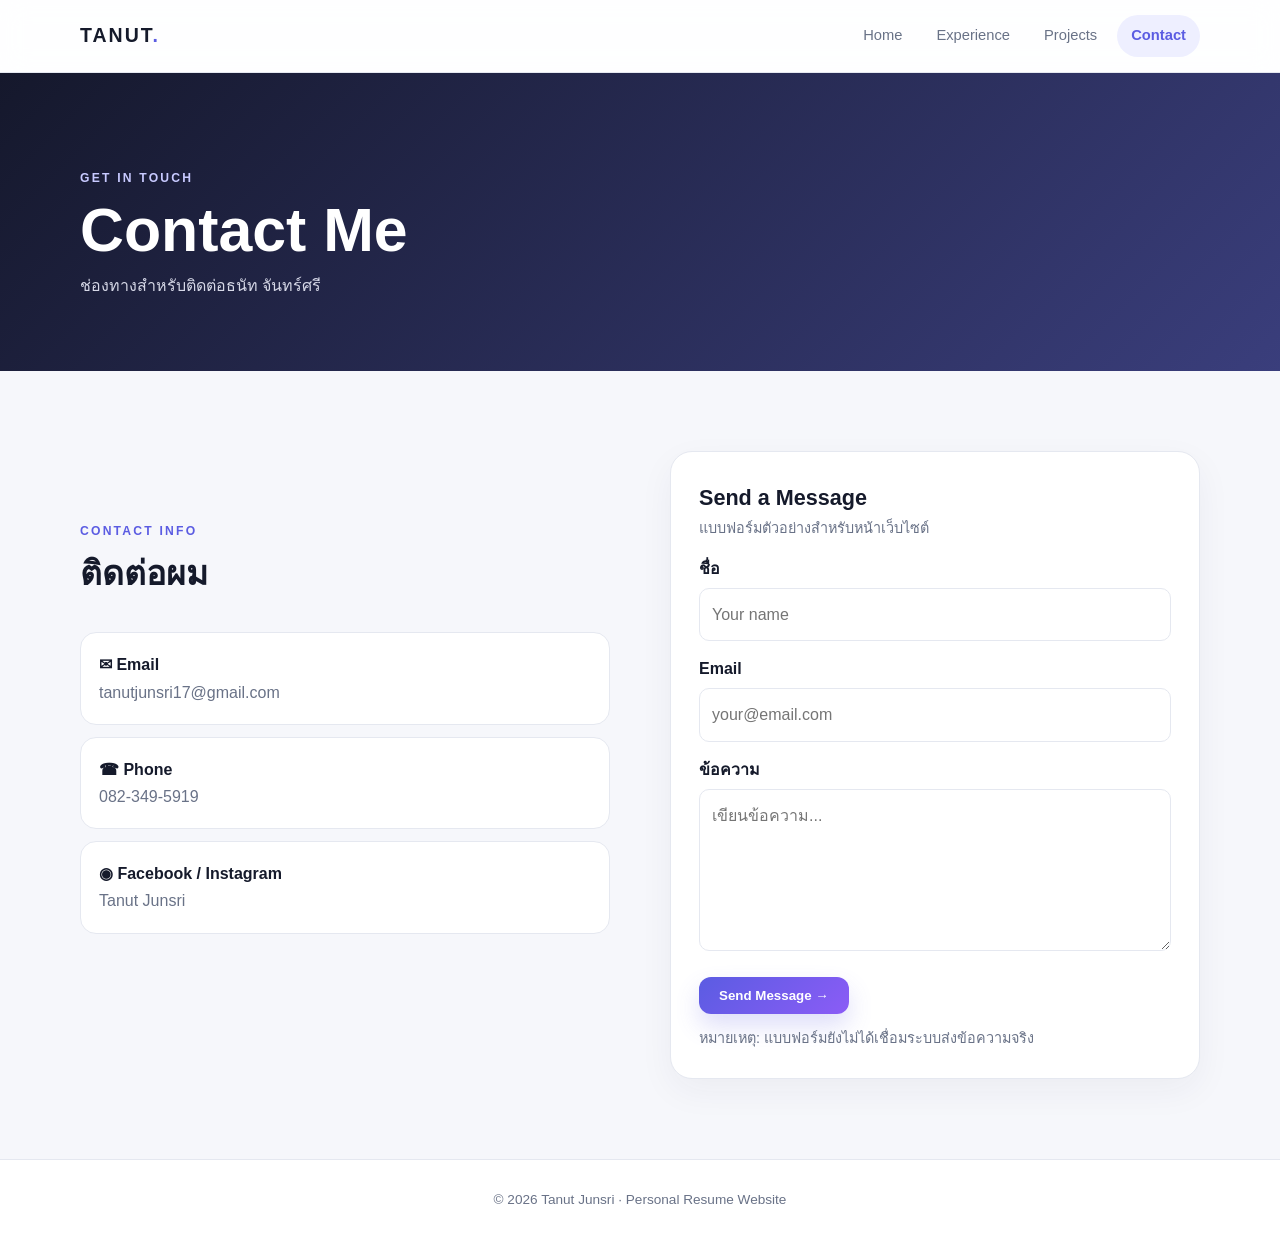
==== contact.html @ 823efc25 "Add files via upload" ====
<!DOCTYPE html>
<html lang="th">
<head>
  <meta charset="UTF-8"><meta name="viewport" content="width=device-width, initial-scale=1.0">
  <meta name="description" content="Contact ธนัท จันทร์ศรี">
  <title>ธนัท จันทร์ศรี | Contact</title><link rel="stylesheet" href="style.css">
</head>
<body>
<header class="site-header"><div class="container nav-wrap"><a class="brand" href="index.html">TANUT<span>.</span></a><nav aria-label="เมนูหลัก"><a href="index.html">Home</a><a href="experience.html">Experience</a><a href="projects.html">Projects</a><a class="active" href="contact.html">Contact</a></nav></div></header>
<main>
<section class="page-hero"><div class="container"><p class="eyebrow">GET IN TOUCH</p><h1>Contact Me</h1><p>ช่องทางสำหรับติดต่อธนัท จันทร์ศรี</p></div></section>
<section class="section container contact-grid">
  <div>
    <div class="section-heading small"><p class="eyebrow">CONTACT INFO</p><h2>ติดต่อผม</h2></div>
    <div class="contact-list">
      <a href="mailto:tanutjunsri17@gmail.com"><strong>✉ Email</strong><span>tanutjunsri17@gmail.com</span></a>
      <a href="tel:0823495919"><strong>☎ Phone</strong><span>082-349-5919</span></a>
      <div class="contact-item"><strong>◉ Facebook / Instagram</strong><span>Tanut Junsri</span></div>
    </div>
  </div>
  <form class="contact-form" id="contactForm">
    <h3>Send a Message</h3>
    <p class="muted">แบบฟอร์มตัวอย่างสำหรับหน้าเว็บไซต์</p>
    <label for="name">ชื่อ</label><input id="name" type="text" placeholder="Your name" required>
    <label for="email">Email</label><input id="email" type="email" placeholder="your@email.com" required>
    <label for="message">ข้อความ</label><textarea id="message" rows="5" placeholder="เขียนข้อความ..." required></textarea>
    <button class="btn primary" type="submit">Send Message →</button>
    <p class="form-note muted" id="formMessage">หมายเหตุ: แบบฟอร์มยังไม่ได้เชื่อมระบบส่งข้อความจริง</p>
  </form>
</section>
</main>
<footer><div class="container">© 2026 Tanut Junsri · Personal Resume Website</div></footer><script src="script.js"></script>
</body></html>
---- style.css ----
:root{--bg:#f6f7fb;--surface:#fff;--text:#151a2b;--muted:#697287;--line:#e5e8f0;--accent:#5b5ce2;--accent2:#8b5cf6;--dark:#15182c;--max:1120px}
*{box-sizing:border-box;margin:0;padding:0}
html{scroll-behavior:smooth}
body{font-family:Arial,"Noto Sans Thai",sans-serif;background:var(--bg);color:var(--text);line-height:1.7}
a{color:inherit;text-decoration:none}.container{width:min(92%,var(--max));margin:auto}
.site-header{position:sticky;top:0;z-index:20;background:rgba(255,255,255,.88);backdrop-filter:blur(14px);border-bottom:1px solid var(--line)}
.nav-wrap{min-height:72px;display:flex;align-items:center;justify-content:space-between;gap:24px}.brand{font-weight:900;letter-spacing:2px;font-size:1.22rem}.brand span{color:var(--accent)}
nav{display:flex;gap:6px;flex-wrap:wrap}nav a{padding:8px 14px;border-radius:999px;color:var(--muted);font-size:.92rem;transition:.2s}nav a:hover,nav a.active{background:#eeefff;color:var(--accent);font-weight:700}
.hero{min-height:650px;display:grid;grid-template-columns:1.55fr .9fr;align-items:center;gap:70px}.hero-text{padding:60px 0}.eyebrow{color:var(--accent);font-size:.76rem;font-weight:900;letter-spacing:2.2px}.hero h1{font-size:clamp(2.5rem,5.5vw,5rem);line-height:1.08;margin:15px 0 22px;letter-spacing:-1.5px}.hero h1 span{color:var(--accent)}
.lead{font-size:1.05rem;color:var(--muted);max-width:690px}.hero-actions{display:flex;gap:12px;margin-top:30px;flex-wrap:wrap}.btn{display:inline-flex;align-items:center;justify-content:center;gap:8px;border:0;border-radius:12px;padding:11px 20px;font-weight:800;cursor:pointer;transition:transform .2s,box-shadow .2s}.btn:hover{transform:translateY(-2px)}.primary{background:linear-gradient(135deg,var(--accent),var(--accent2));color:white;box-shadow:0 12px 25px rgba(91,92,226,.2)}.secondary{border:1px solid var(--line);background:white}
.profile-card{background:linear-gradient(145deg,#15182c,#363a72);color:#fff;border-radius:30px;padding:36px;box-shadow:0 25px 70px rgba(33,37,66,.2);position:relative;overflow:hidden}.profile-card:after{content:"";position:absolute;width:170px;height:170px;border-radius:50%;background:rgba(139,92,246,.18);right:-70px;top:-60px}.avatar{width:105px;height:105px;border-radius:50%;display:grid;place-items:center;background:linear-gradient(135deg,var(--accent),var(--accent2));font-size:2rem;font-weight:900;margin-bottom:25px;box-shadow:0 12px 35px rgba(0,0,0,.22)}.card-label{font-size:.72rem;letter-spacing:2px;opacity:.65}.profile-card h2{font-size:1.65rem;margin:5px 0 0}.nickname{color:#cfd2ff;margin-bottom:20px}.profile-line{border-top:1px solid rgba(255,255,255,.12);padding:12px 0;display:flex;flex-direction:column;gap:2px}.profile-line span{font-size:.72rem;opacity:.6;text-transform:uppercase;letter-spacing:1px}.profile-line strong{font-size:.9rem;font-weight:600}
.section{padding:80px 0}.section-heading{margin-bottom:30px}.section-heading h2{font-size:2.1rem;margin-top:4px}.section-heading.small{margin-top:70px}
.about-grid,.project-grid{display:grid;grid-template-columns:repeat(3,1fr);gap:20px}.info-card,.project-card{background:var(--surface);border:1px solid var(--line);border-radius:22px;padding:28px;box-shadow:0 12px 35px rgba(30,40,70,.05);transition:.25s}.info-card:hover,.project-card:hover{transform:translateY(-5px);box-shadow:0 18px 40px rgba(30,40,70,.09)}.icon{font-size:1.6rem;margin-bottom:12px}.info-card h3,.project-card h2{margin-bottom:9px}.muted{color:var(--muted);font-size:.9rem}.tags{display:flex;gap:8px;flex-wrap:wrap;margin:14px 0}.tags span{background:#f0f1ff;color:#4f51c9;border-radius:999px;padding:4px 10px;font-size:.76rem;font-weight:800}
.highlight{margin-bottom:80px;background:linear-gradient(135deg,#171a2e,#383d78);color:#fff;border-radius:25px;padding:38px 42px;display:flex;align-items:center;justify-content:space-between;gap:25px}.highlight .eyebrow{color:#c8caff}.highlight h2{margin:5px 0;font-size:1.65rem}.highlight p:last-child{color:#d6d8e7}
.page-hero{padding:95px 0 72px;background:linear-gradient(135deg,#15182c,#3a3e7c);color:#fff}.page-hero .eyebrow{color:#c8caff}.page-hero h1{font-size:clamp(2.2rem,5vw,3.8rem);line-height:1.1;margin:8px 0}.page-hero p:last-child{color:#d6d8e7}
.timeline{border-left:2px solid #dfe1f7;padding-left:30px;display:grid;gap:35px}.timeline-item{position:relative}.dot{position:absolute;left:-40px;top:7px;width:18px;height:18px;border-radius:50%;background:var(--accent);border:4px solid var(--bg)}.date{color:var(--accent);font-size:.78rem;font-weight:900;letter-spacing:1px}.timeline-item h2{margin:4px 0}
.table-wrap{overflow-x:auto;background:white;border:1px solid var(--line);border-radius:18px}.table-wrap table{width:100%;border-collapse:collapse}.table-wrap th,.table-wrap td{text-align:left;padding:15px 18px;border-bottom:1px solid var(--line)}.table-wrap th{background:#f5f6ff}.table-wrap tr:last-child td{border-bottom:0}
.project-card{min-height:290px}.featured-project{border-color:#c9caff;background:linear-gradient(180deg,#fff,#fafaff)}.project-number{font-size:3rem;font-weight:900;color:#e2e3ff;margin-bottom:12px;line-height:1}.project-card p{color:var(--muted)}.note-box{margin-top:24px;padding:16px 18px;border-radius:14px;background:#f0f1ff;color:#4e526b;font-size:.9rem}
.contact-grid{display:grid;grid-template-columns:1fr 1fr;gap:60px}.contact-list{display:grid;gap:12px}.contact-list>a,.contact-item{display:flex;flex-direction:column;background:white;border:1px solid var(--line);border-radius:16px;padding:18px;transition:.2s}.contact-list a:hover{border-color:#bfc1ff;transform:translateX(3px)}.contact-list span{color:var(--muted)}.contact-form{background:white;border:1px solid var(--line);border-radius:22px;padding:28px;box-shadow:0 12px 35px rgba(30,40,70,.05)}.contact-form h3{font-size:1.35rem}.contact-form label{display:block;font-weight:800;margin:14px 0 6px}.contact-form input,.contact-form textarea{width:100%;border:1px solid var(--line);border-radius:10px;padding:12px;font:inherit;outline:none;resize:vertical}.contact-form input:focus,.contact-form textarea:focus{border-color:var(--accent);box-shadow:0 0 0 3px rgba(91,92,226,.08)}.contact-form button{margin-top:18px}.form-note{margin-top:12px}
footer{border-top:1px solid var(--line);padding:28px 0;color:var(--muted);font-size:.85rem;text-align:center;background:white}
.reveal{animation:rise .7s ease both}@keyframes rise{from{opacity:0;transform:translateY(14px)}to{opacity:1;transform:none}}
@media(max-width:800px){.nav-wrap{padding:12px 0;align-items:flex-start;flex-direction:column}.hero{grid-template-columns:1fr;min-height:auto;padding-top:30px}.hero-text{padding:55px 0 20px}.profile-card{max-width:560px}.about-grid,.project-grid,.contact-grid{grid-template-columns:1fr}.highlight{align-items:flex-start;flex-direction:column}.section{padding:60px 0}.page-hero{padding:65px 0 50px}}
@media(max-width:500px){nav{gap:2px}nav a{padding:7px 9px;font-size:.82rem}.hero h1{font-size:2.45rem}.profile-card{padding:28px}.timeline{padding-left:24px}.dot{left:-33px}.highlight{padding:30px 25px}}
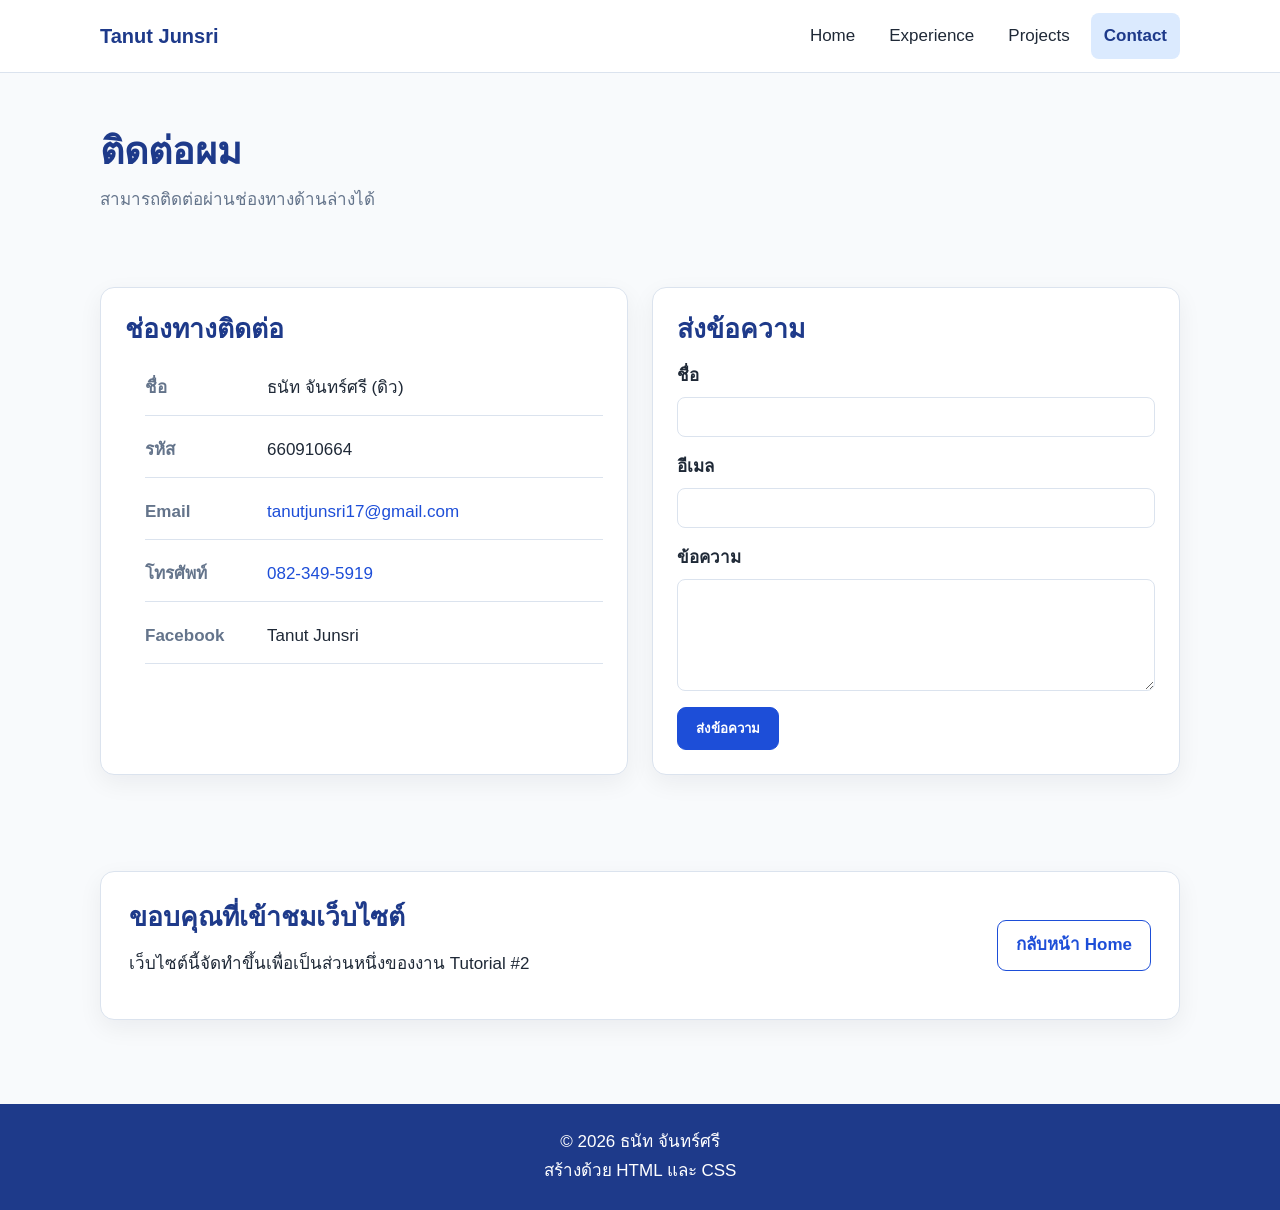
==== commit b3a2f0fa: "Add files via upload" ====
--- a/contact.html
+++ b/contact.html
@@ -1,33 +1,12 @@
 <!DOCTYPE html>
 <html lang="th">
-<head>
-  <meta charset="UTF-8"><meta name="viewport" content="width=device-width, initial-scale=1.0">
-  <meta name="description" content="Contact ธนัท จันทร์ศรี">
-  <title>ธนัท จันทร์ศรี | Contact</title><link rel="stylesheet" href="style.css">
-</head>
+<head><meta charset="UTF-8"><meta name="viewport" content="width=device-width, initial-scale=1.0"><meta name="description" content="ช่องทางติดต่อ ธนัท จันทร์ศรี"><title>ธนัท จันทร์ศรี | Contact</title><link rel="stylesheet" href="style.css"></head>
 <body>
-<header class="site-header"><div class="container nav-wrap"><a class="brand" href="index.html">TANUT<span>.</span></a><nav aria-label="เมนูหลัก"><a href="index.html">Home</a><a href="experience.html">Experience</a><a href="projects.html">Projects</a><a class="active" href="contact.html">Contact</a></nav></div></header>
-<main>
-<section class="page-hero"><div class="container"><p class="eyebrow">GET IN TOUCH</p><h1>Contact Me</h1><p>ช่องทางสำหรับติดต่อธนัท จันทร์ศรี</p></div></section>
-<section class="section container contact-grid">
-  <div>
-    <div class="section-heading small"><p class="eyebrow">CONTACT INFO</p><h2>ติดต่อผม</h2></div>
-    <div class="contact-list">
-      <a href="mailto:tanutjunsri17@gmail.com"><strong>✉ Email</strong><span>tanutjunsri17@gmail.com</span></a>
-      <a href="tel:0823495919"><strong>☎ Phone</strong><span>082-349-5919</span></a>
-      <div class="contact-item"><strong>◉ Facebook / Instagram</strong><span>Tanut Junsri</span></div>
-    </div>
-  </div>
-  <form class="contact-form" id="contactForm">
-    <h3>Send a Message</h3>
-    <p class="muted">แบบฟอร์มตัวอย่างสำหรับหน้าเว็บไซต์</p>
-    <label for="name">ชื่อ</label><input id="name" type="text" placeholder="Your name" required>
-    <label for="email">Email</label><input id="email" type="email" placeholder="your@email.com" required>
-    <label for="message">ข้อความ</label><textarea id="message" rows="5" placeholder="เขียนข้อความ..." required></textarea>
-    <button class="btn primary" type="submit">Send Message →</button>
-    <p class="form-note muted" id="formMessage">หมายเหตุ: แบบฟอร์มยังไม่ได้เชื่อมระบบส่งข้อความจริง</p>
-  </form>
-</section>
-</main>
-<footer><div class="container">© 2026 Tanut Junsri · Personal Resume Website</div></footer><script src="script.js"></script>
+<header class="site-header"><div class="container nav-wrap"><a href="index.html" class="logo">Tanut Junsri</a><button class="menu-toggle" id="menu-toggle" aria-label="เปิดปิดเมนู" aria-expanded="false">☰</button><nav class="site-nav" aria-label="เมนูหลัก"><ul><li><a href="index.html">Home</a></li><li><a href="experience.html">Experience</a></li><li><a href="projects.html">Projects</a></li><li><a href="contact.html" class="active">Contact</a></li></ul></nav></div></header>
+<main class="container">
+<section class="page-head"><h1>ติดต่อผม</h1><p class="tagline">สามารถติดต่อผ่านช่องทางด้านล่างได้</p></section>
+<section class="section"><div class="two-col"><div class="col contact-card"><h2>ช่องทางติดต่อ</h2><ul class="contact-list"><li><span class="label">ชื่อ</span><span>ธนัท จันทร์ศรี (ดิว)</span></li><li><span class="label">รหัส</span><span>660910664</span></li><li><span class="label">Email</span><a href="mailto:tanutjunsri17@gmail.com">tanutjunsri17@gmail.com</a></li><li><span class="label">โทรศัพท์</span><a href="tel:0823495919">082-349-5919</a></li><li><span class="label">Facebook</span><span>Tanut Junsri</span></li></ul></div>
+<div class="col contact-card"><h2>ส่งข้อความ</h2><form class="contact-form" action="mailto:tanutjunsri17@gmail.com" method="post" enctype="text/plain"><div class="field"><label for="name">ชื่อ</label><input id="name" name="name" type="text" required></div><div class="field"><label for="email">อีเมล</label><input id="email" name="email" type="email" required></div><div class="field"><label for="message">ข้อความ</label><textarea id="message" name="message" rows="5" required></textarea></div><button class="btn btn-primary" type="submit">ส่งข้อความ</button></form></div></div></section>
+<section class="section"><div class="highlight"><div><h2>ขอบคุณที่เข้าชมเว็บไซต์</h2><p>เว็บไซต์นี้จัดทำขึ้นเพื่อเป็นส่วนหนึ่งของงาน Tutorial #2</p></div><a href="index.html" class="btn btn-secondary">กลับหน้า Home</a></div></section>
+</main><footer class="site-footer"><div class="container"><p>&copy; 2026 ธนัท จันทร์ศรี</p><p>สร้างด้วย HTML และ CSS</p></div></footer><script src="script.js"></script>
 </body></html>
--- a/style.css
+++ b/style.css
@@ -1,23 +1,122 @@
-:root{--bg:#f6f7fb;--surface:#fff;--text:#151a2b;--muted:#697287;--line:#e5e8f0;--accent:#5b5ce2;--accent2:#8b5cf6;--dark:#15182c;--max:1120px}
-*{box-sizing:border-box;margin:0;padding:0}
-html{scroll-behavior:smooth}
-body{font-family:Arial,"Noto Sans Thai",sans-serif;background:var(--bg);color:var(--text);line-height:1.7}
-a{color:inherit;text-decoration:none}.container{width:min(92%,var(--max));margin:auto}
-.site-header{position:sticky;top:0;z-index:20;background:rgba(255,255,255,.88);backdrop-filter:blur(14px);border-bottom:1px solid var(--line)}
-.nav-wrap{min-height:72px;display:flex;align-items:center;justify-content:space-between;gap:24px}.brand{font-weight:900;letter-spacing:2px;font-size:1.22rem}.brand span{color:var(--accent)}
-nav{display:flex;gap:6px;flex-wrap:wrap}nav a{padding:8px 14px;border-radius:999px;color:var(--muted);font-size:.92rem;transition:.2s}nav a:hover,nav a.active{background:#eeefff;color:var(--accent);font-weight:700}
-.hero{min-height:650px;display:grid;grid-template-columns:1.55fr .9fr;align-items:center;gap:70px}.hero-text{padding:60px 0}.eyebrow{color:var(--accent);font-size:.76rem;font-weight:900;letter-spacing:2.2px}.hero h1{font-size:clamp(2.5rem,5.5vw,5rem);line-height:1.08;margin:15px 0 22px;letter-spacing:-1.5px}.hero h1 span{color:var(--accent)}
-.lead{font-size:1.05rem;color:var(--muted);max-width:690px}.hero-actions{display:flex;gap:12px;margin-top:30px;flex-wrap:wrap}.btn{display:inline-flex;align-items:center;justify-content:center;gap:8px;border:0;border-radius:12px;padding:11px 20px;font-weight:800;cursor:pointer;transition:transform .2s,box-shadow .2s}.btn:hover{transform:translateY(-2px)}.primary{background:linear-gradient(135deg,var(--accent),var(--accent2));color:white;box-shadow:0 12px 25px rgba(91,92,226,.2)}.secondary{border:1px solid var(--line);background:white}
-.profile-card{background:linear-gradient(145deg,#15182c,#363a72);color:#fff;border-radius:30px;padding:36px;box-shadow:0 25px 70px rgba(33,37,66,.2);position:relative;overflow:hidden}.profile-card:after{content:"";position:absolute;width:170px;height:170px;border-radius:50%;background:rgba(139,92,246,.18);right:-70px;top:-60px}.avatar{width:105px;height:105px;border-radius:50%;display:grid;place-items:center;background:linear-gradient(135deg,var(--accent),var(--accent2));font-size:2rem;font-weight:900;margin-bottom:25px;box-shadow:0 12px 35px rgba(0,0,0,.22)}.card-label{font-size:.72rem;letter-spacing:2px;opacity:.65}.profile-card h2{font-size:1.65rem;margin:5px 0 0}.nickname{color:#cfd2ff;margin-bottom:20px}.profile-line{border-top:1px solid rgba(255,255,255,.12);padding:12px 0;display:flex;flex-direction:column;gap:2px}.profile-line span{font-size:.72rem;opacity:.6;text-transform:uppercase;letter-spacing:1px}.profile-line strong{font-size:.9rem;font-weight:600}
-.section{padding:80px 0}.section-heading{margin-bottom:30px}.section-heading h2{font-size:2.1rem;margin-top:4px}.section-heading.small{margin-top:70px}
-.about-grid,.project-grid{display:grid;grid-template-columns:repeat(3,1fr);gap:20px}.info-card,.project-card{background:var(--surface);border:1px solid var(--line);border-radius:22px;padding:28px;box-shadow:0 12px 35px rgba(30,40,70,.05);transition:.25s}.info-card:hover,.project-card:hover{transform:translateY(-5px);box-shadow:0 18px 40px rgba(30,40,70,.09)}.icon{font-size:1.6rem;margin-bottom:12px}.info-card h3,.project-card h2{margin-bottom:9px}.muted{color:var(--muted);font-size:.9rem}.tags{display:flex;gap:8px;flex-wrap:wrap;margin:14px 0}.tags span{background:#f0f1ff;color:#4f51c9;border-radius:999px;padding:4px 10px;font-size:.76rem;font-weight:800}
-.highlight{margin-bottom:80px;background:linear-gradient(135deg,#171a2e,#383d78);color:#fff;border-radius:25px;padding:38px 42px;display:flex;align-items:center;justify-content:space-between;gap:25px}.highlight .eyebrow{color:#c8caff}.highlight h2{margin:5px 0;font-size:1.65rem}.highlight p:last-child{color:#d6d8e7}
-.page-hero{padding:95px 0 72px;background:linear-gradient(135deg,#15182c,#3a3e7c);color:#fff}.page-hero .eyebrow{color:#c8caff}.page-hero h1{font-size:clamp(2.2rem,5vw,3.8rem);line-height:1.1;margin:8px 0}.page-hero p:last-child{color:#d6d8e7}
-.timeline{border-left:2px solid #dfe1f7;padding-left:30px;display:grid;gap:35px}.timeline-item{position:relative}.dot{position:absolute;left:-40px;top:7px;width:18px;height:18px;border-radius:50%;background:var(--accent);border:4px solid var(--bg)}.date{color:var(--accent);font-size:.78rem;font-weight:900;letter-spacing:1px}.timeline-item h2{margin:4px 0}
-.table-wrap{overflow-x:auto;background:white;border:1px solid var(--line);border-radius:18px}.table-wrap table{width:100%;border-collapse:collapse}.table-wrap th,.table-wrap td{text-align:left;padding:15px 18px;border-bottom:1px solid var(--line)}.table-wrap th{background:#f5f6ff}.table-wrap tr:last-child td{border-bottom:0}
-.project-card{min-height:290px}.featured-project{border-color:#c9caff;background:linear-gradient(180deg,#fff,#fafaff)}.project-number{font-size:3rem;font-weight:900;color:#e2e3ff;margin-bottom:12px;line-height:1}.project-card p{color:var(--muted)}.note-box{margin-top:24px;padding:16px 18px;border-radius:14px;background:#f0f1ff;color:#4e526b;font-size:.9rem}
-.contact-grid{display:grid;grid-template-columns:1fr 1fr;gap:60px}.contact-list{display:grid;gap:12px}.contact-list>a,.contact-item{display:flex;flex-direction:column;background:white;border:1px solid var(--line);border-radius:16px;padding:18px;transition:.2s}.contact-list a:hover{border-color:#bfc1ff;transform:translateX(3px)}.contact-list span{color:var(--muted)}.contact-form{background:white;border:1px solid var(--line);border-radius:22px;padding:28px;box-shadow:0 12px 35px rgba(30,40,70,.05)}.contact-form h3{font-size:1.35rem}.contact-form label{display:block;font-weight:800;margin:14px 0 6px}.contact-form input,.contact-form textarea{width:100%;border:1px solid var(--line);border-radius:10px;padding:12px;font:inherit;outline:none;resize:vertical}.contact-form input:focus,.contact-form textarea:focus{border-color:var(--accent);box-shadow:0 0 0 3px rgba(91,92,226,.08)}.contact-form button{margin-top:18px}.form-note{margin-top:12px}
-footer{border-top:1px solid var(--line);padding:28px 0;color:var(--muted);font-size:.85rem;text-align:center;background:white}
-.reveal{animation:rise .7s ease both}@keyframes rise{from{opacity:0;transform:translateY(14px)}to{opacity:1;transform:none}}
-@media(max-width:800px){.nav-wrap{padding:12px 0;align-items:flex-start;flex-direction:column}.hero{grid-template-columns:1fr;min-height:auto;padding-top:30px}.hero-text{padding:55px 0 20px}.profile-card{max-width:560px}.about-grid,.project-grid,.contact-grid{grid-template-columns:1fr}.highlight{align-items:flex-start;flex-direction:column}.section{padding:60px 0}.page-hero{padding:65px 0 50px}}
-@media(max-width:500px){nav{gap:2px}nav a{padding:7px 9px;font-size:.82rem}.hero h1{font-size:2.45rem}.profile-card{padding:28px}.timeline{padding-left:24px}.dot{left:-33px}.highlight{padding:30px 25px}}
+:root {
+  --brand: #1d4ed8;
+  --brand-light: #dbeafe;
+  --brand-dark: #1e3a8a;
+  --text: #1f2937;
+  --text-muted: #64748b;
+  --bg: #f8fafc;
+  --surface: #ffffff;
+  --border: #dbe3ee;
+  --max-width: 1080px;
+  --gap: 24px;
+}
+
+* { box-sizing: border-box; margin: 0; padding: 0; }
+html { scroll-behavior: smooth; }
+body {
+  font-family: "Segoe UI", Tahoma, sans-serif;
+  font-size: 17px;
+  line-height: 1.7;
+  color: var(--text);
+  background: var(--bg);
+}
+img { max-width: 100%; display: block; }
+a { color: var(--brand); text-decoration: none; }
+a:hover { text-decoration: underline; }
+h1, h2, h3 { line-height: 1.3; color: var(--brand-dark); }
+h1 { font-size: 2.35rem; margin-bottom: 10px; }
+h2 { font-size: 1.65rem; margin-bottom: 16px; }
+h3 { font-size: 1.2rem; margin-bottom: 8px; }
+p { margin-bottom: 12px; }
+ul { margin-bottom: 12px; }
+.container { width: min(92%, var(--max-width)); margin-inline: auto; }
+
+.site-header {
+  background: var(--surface);
+  border-bottom: 1px solid var(--border);
+  position: sticky;
+  top: 0;
+  z-index: 10;
+}
+.nav-wrap { min-height: 72px; display: flex; align-items: center; justify-content: space-between; gap: 20px; }
+.logo { font-size: 1.25rem; font-weight: 800; color: var(--brand-dark); }
+.site-nav ul { list-style: none; display: flex; gap: 8px; margin: 0; }
+.site-nav a { display: block; padding: 9px 13px; border-radius: 8px; color: var(--text); }
+.site-nav a:hover, .site-nav a.active { background: var(--brand-light); color: var(--brand-dark); text-decoration: none; font-weight: 600; }
+.menu-toggle { display: none; border: 1px solid var(--border); background: var(--surface); border-radius: 8px; padding: 7px 11px; font-size: 1.35rem; cursor: pointer; }
+
+main { padding-bottom: 48px; }
+.hero { display: grid; grid-template-columns: 1.35fr .85fr; gap: 36px; align-items: center; padding: 72px 0 42px; }
+.eyebrow { color: var(--brand); font-weight: 700; letter-spacing: .08em; font-size: .82rem; margin-bottom: 8px; }
+.hero h1 span { color: var(--brand); }
+.tagline, .lead { color: var(--text-muted); }
+.hero-actions { display: flex; flex-wrap: wrap; gap: 12px; margin-top: 22px; }
+.btn { display: inline-block; padding: 10px 18px; border-radius: 9px; border: 1px solid var(--brand); font-weight: 700; }
+.btn:hover { text-decoration: none; transform: translateY(-1px); }
+.btn-primary { background: var(--brand); color: white; }
+.btn-secondary { background: var(--surface); color: var(--brand); }
+.profile-card, .card, .skill-card, .project-card, .contact-card, .highlight {
+  background: var(--surface); border: 1px solid var(--border); border-radius: 14px; box-shadow: 0 8px 25px rgba(15, 23, 42, .06);
+}
+.profile-card { padding: 28px; }
+.profile-card img { width: 130px; height: 130px; border-radius: 50%; object-fit: cover; margin-bottom: 16px; border: 5px solid var(--brand-light); }
+.profile-line { display: flex; gap: 12px; justify-content: space-between; padding: 9px 0; border-bottom: 1px solid var(--border); }
+.profile-line:last-child { border-bottom: 0; }
+.profile-line span { color: var(--text-muted); }
+.profile-line strong { text-align: right; }
+
+.section { padding: 36px 0; }
+.page-head { padding: 54px 0 24px; }
+.two-col { display: flex; gap: var(--gap); flex-wrap: wrap; }
+.two-col .col { flex: 1; min-width: 280px; }
+.two-col ul { padding-left: 20px; }
+.two-col li { margin-bottom: 8px; }
+.skill-grid, .project-grid { display: grid; grid-template-columns: repeat(2, 1fr); gap: var(--gap); }
+.skill-card, .card, .contact-card { padding: 24px; }
+.skill-card h3 { margin-bottom: 5px; }
+
+.timeline { margin-top: 12px; }
+.timeline-item { padding: 0 0 24px 22px; border-left: 3px solid var(--border); position: relative; }
+.timeline-item:last-child { border-left-color: transparent; }
+.timeline-item::before { content: ""; position: absolute; left: -8px; top: 6px; width: 13px; height: 13px; background: var(--brand); border-radius: 50%; }
+.period { display: inline-block; color: var(--text-muted); font-size: .9rem; margin-bottom: 4px; }
+
+.table-wrap { overflow-x: auto; }
+table { width: 100%; border-collapse: collapse; background: var(--surface); }
+th, td { border: 1px solid var(--border); padding: 11px; text-align: left; }
+th { background: var(--brand-light); color: var(--brand-dark); }
+tr:nth-child(even) { background: #f8fbff; }
+caption { caption-side: top; text-align: left; font-weight: 700; margin-bottom: 8px; color: var(--brand-dark); }
+
+.project-card { overflow: hidden; }
+.project-card img { width: 100%; height: 190px; object-fit: cover; background: var(--brand-light); }
+.project-body { padding: 20px; }
+.tech-list { list-style: none; display: flex; flex-wrap: wrap; gap: 8px; padding: 0; }
+.tech-list li { background: var(--brand-light); color: var(--brand-dark); padding: 3px 10px; border-radius: 999px; font-size: .88rem; }
+.project-links { display: flex; flex-wrap: wrap; gap: 15px; margin-top: 12px; }
+
+.contact-list { list-style: none; }
+.contact-list li { display: flex; gap: 12px; flex-wrap: wrap; padding: 12px 0; border-bottom: 1px solid var(--border); }
+.contact-list .label { min-width: 110px; font-weight: 600; color: var(--text-muted); }
+.contact-form .field { display: flex; flex-direction: column; margin-bottom: 16px; }
+.contact-form label { margin-bottom: 6px; font-weight: 600; }
+.contact-form input, .contact-form textarea { padding: 10px 12px; border: 1px solid var(--border); border-radius: 8px; font-family: inherit; font-size: 1rem; }
+.contact-form input:focus, .contact-form textarea:focus { outline: none; border-color: var(--brand); box-shadow: 0 0 0 3px var(--brand-light); }
+
+.highlight { padding: 28px; margin-top: 24px; display: flex; justify-content: space-between; align-items: center; gap: 20px; }
+.site-footer { background: var(--brand-dark); color: white; text-align: center; padding: 24px 0; }
+.site-footer p { margin: 0; }
+
+@media (max-width: 760px) {
+  body { font-size: 16px; }
+  h1 { font-size: 2rem; }
+  .hero { grid-template-columns: 1fr; padding-top: 42px; }
+  .skill-grid, .project-grid { grid-template-columns: 1fr; }
+  .menu-toggle { display: block; }
+  .site-nav { display: none; width: 100%; }
+  .site-nav.open { display: block; }
+  .nav-wrap { flex-wrap: wrap; padding: 12px 0; }
+  .site-nav ul { flex-direction: column; padding-bottom: 8px; }
+  .site-nav a { padding: 8px 10px; }
+  .highlight { flex-direction: column; align-items: flex-start; }
+}
